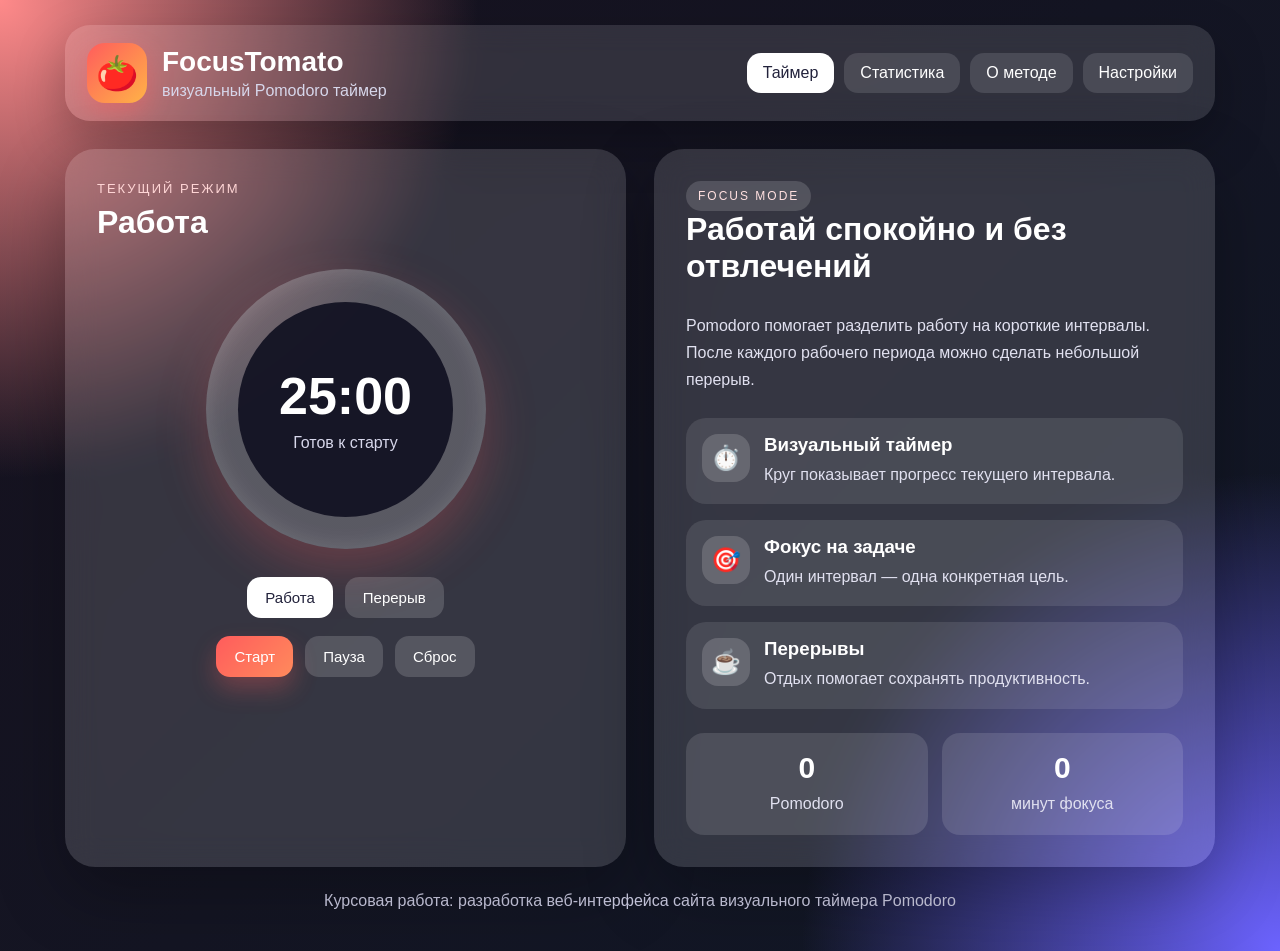
==== index.html @ 4e8344ce "full coursework" ====
<!DOCTYPE html>
<html lang="ru">
<head>
    <meta charset="UTF-8">
    <title>FocusTomato — Таймер</title>
    <link rel="stylesheet" href="style.css">
    <script src="script.js" defer></script>
</head>
<body>

<div class="app">

    <header class="header">
        <div class="brand">
            <div class="logo">🍅</div>
            <div>
                <h1>FocusTomato</h1>
                <p>визуальный Pomodoro таймер</p>
            </div>
        </div>

        <nav class="nav">
            <a class="nav-link active" href="index.html">Таймер</a>
            <a class="nav-link" href="stats.html">Статистика</a>
            <a class="nav-link" href="about.html">О методе</a>
            <a class="nav-link" href="settings.html">Настройки</a>
        </nav>
    </header>

    <main class="page-animation">

        <section class="hero-grid">

            <div class="timer-card">
                <p class="small-title">Текущий режим</p>
                <h2 id="modeTitle">Работа</h2>

                <div class="circle" id="circle">
                    <div class="circle-center">
                        <div class="time" id="time">25:00</div>
                        <p id="timerStatus">Готов к старту</p>
                    </div>
                </div>

                <div class="mode-buttons">
                    <button class="mode-btn active" id="workBtn">Работа</button>
                    <button class="mode-btn" id="breakBtn">Перерыв</button>
                </div>

                <div class="control-buttons">
                    <button class="main-btn" id="startBtn">Старт</button>
                    <button id="pauseBtn">Пауза</button>
                    <button id="resetBtn">Сброс</button>
                </div>
            </div>

            <div class="info-panel">
                <div class="badge">FOCUS MODE</div>

                <h2>Работай спокойно и без отвлечений</h2>

                <p>
                    Pomodoro помогает разделить работу на короткие интервалы.
                    После каждого рабочего периода можно сделать небольшой перерыв.
                </p>

                <div class="features">
                    <div class="feature">
                        <div class="feature-icon">⏱️</div>
                        <div>
                            <h3>Визуальный таймер</h3>
                            <p>Круг показывает прогресс текущего интервала.</p>
                        </div>
                    </div>

                    <div class="feature">
                        <div class="feature-icon">🎯</div>
                        <div>
                            <h3>Фокус на задаче</h3>
                            <p>Один интервал — одна конкретная цель.</p>
                        </div>
                    </div>

                    <div class="feature">
                        <div class="feature-icon">☕</div>
                        <div>
                            <h3>Перерывы</h3>
                            <p>Отдых помогает сохранять продуктивность.</p>
                        </div>
                    </div>
                </div>

                <div class="mini-stats">
                    <div>
                        <span id="smallPomodoroCount">0</span>
                        <p>Pomodoro</p>
                    </div>

                    <div>
                        <span id="smallFocusMinutes">0</span>
                        <p>минут фокуса</p>
                    </div>
                </div>
            </div>

        </section>

    </main>

    <footer class="footer">
        <p>Курсовая работа: разработка веб-интерфейса сайта визуального таймера Pomodoro</p>
    </footer>

</div>

</body>
</html>
---- style.css ----
* {
    box-sizing: border-box;
}

body {
    margin: 0;
    min-height: 100vh;
    font-family: Arial, sans-serif;
    color: white;

    background:
        radial-gradient(circle at top left, #ff8a8a, transparent 30%),
        radial-gradient(circle at bottom right, #6c63ff, transparent 30%),
        linear-gradient(135deg, #17121f, #111827);
}

.app {
    width: 90%;
    max-width: 1150px;
    margin: 0 auto;
    padding: 25px 0;
}

/* Шапка */

.header {
    display: flex;
    justify-content: space-between;
    align-items: center;
    gap: 25px;

    padding: 18px 22px;
    border-radius: 25px;

    background: rgba(255, 255, 255, 0.12);
    backdrop-filter: blur(14px);

    box-shadow: 0 20px 50px rgba(0, 0, 0, 0.25);
}

.brand {
    display: flex;
    align-items: center;
    gap: 15px;
}

.logo {
    width: 60px;
    height: 60px;
    border-radius: 18px;

    display: flex;
    justify-content: center;
    align-items: center;

    font-size: 34px;
    background: linear-gradient(135deg, #ff5c5c, #ffb347);
    box-shadow: 0 10px 25px rgba(255, 92, 92, 0.4);
}

.brand h1 {
    margin: 0;
    font-size: 28px;
}

.brand p {
    margin: 4px 0 0 0;
    color: #d7d7eb;
}

/* Навигация */

.nav {
    display: flex;
    gap: 10px;
    flex-wrap: wrap;
}

.nav-link {
    text-decoration: none;
    color: white;

    padding: 11px 16px;
    border-radius: 14px;

    background: rgba(255, 255, 255, 0.12);
    transition: 0.3s;
}

.nav-link:hover {
    transform: translateY(-3px);
    background: rgba(255, 255, 255, 0.25);
}

.nav-link.active {
    background: white;
    color: #22223b;
}

/* Анимация страниц */

main {
    margin-top: 28px;
}

.page-animation {
    animation: showPage 0.5s ease;
}

@keyframes showPage {
    from {
        opacity: 0;
        transform: translateY(18px);
    }

    to {
        opacity: 1;
        transform: translateY(0);
    }
}

/* Главная страница */

.hero-grid {
    display: grid;
    grid-template-columns: 1fr 1fr;
    gap: 28px;
}

.timer-card,
.info-panel,
.page-card {
    border-radius: 30px;
    padding: 32px;

    background: rgba(255, 255, 255, 0.14);
    backdrop-filter: blur(16px);

    box-shadow: 0 25px 70px rgba(0, 0, 0, 0.28);
}

.small-title {
    margin: 0 0 8px 0;
    color: #ffd6d6;
    text-transform: uppercase;
    letter-spacing: 2px;
    font-size: 13px;
}

.timer-card h2,
.info-panel h2,
.page-card h2 {
    margin-top: 0;
    font-size: 32px;
}

/* Круг таймера */

.circle {
    width: 280px;
    height: 280px;
    margin: 28px auto;

    border-radius: 50%;
    background: conic-gradient(#ff5c5c 0deg, rgba(255,255,255,0.18) 0deg);

    display: flex;
    justify-content: center;
    align-items: center;

    transition: 0.4s;
    box-shadow:
        inset 0 0 25px rgba(255, 255, 255, 0.15),
        0 20px 50px rgba(255, 92, 92, 0.25);
}

.circle-center {
    width: 215px;
    height: 215px;
    border-radius: 50%;

    background: rgba(20, 20, 35, 0.95);

    display: flex;
    flex-direction: column;
    justify-content: center;
    align-items: center;
}

.time {
    font-size: 52px;
    font-weight: bold;
}

.circle-center p {
    margin: 8px 0 0 0;
    color: #d7d7eb;
}

/* Кнопки */

.mode-buttons,
.control-buttons {
    display: flex;
    justify-content: center;
    gap: 12px;
    flex-wrap: wrap;
    margin-top: 18px;
}

button {
    border: none;
    padding: 12px 18px;
    border-radius: 14px;

    color: white;
    background: rgba(255, 255, 255, 0.16);

    font-size: 15px;
    cursor: pointer;

    transition: 0.3s;
}

button:hover {
    transform: translateY(-3px);
    background: rgba(255, 255, 255, 0.25);
}

.main-btn {
    background: linear-gradient(135deg, #ff5c5c, #ff8a5c);
    box-shadow: 0 12px 25px rgba(255, 92, 92, 0.3);
}

.main-btn:hover {
    background: linear-gradient(135deg, #ff4242, #ff7642);
}

.mode-btn.active {
    background: white;
    color: #22223b;
}

.danger-btn {
    margin-top: 25px;
    background: rgba(255, 90, 90, 0.4);
}

/* Информационная панель */

.badge {
    display: inline-block;
    padding: 8px 12px;
    border-radius: 999px;

    font-size: 12px;
    letter-spacing: 2px;

    background: rgba(255, 255, 255, 0.15);
    color: #ffe0e0;
}

.info-panel p,
.page-text {
    line-height: 1.7;
    color: #e1e1f0;
}

.features {
    margin-top: 25px;
    display: flex;
    flex-direction: column;
    gap: 16px;
}

.feature {
    display: flex;
    gap: 14px;
    padding: 16px;
    border-radius: 20px;

    background: rgba(255, 255, 255, 0.1);
    transition: 0.3s;
}

.feature:hover {
    transform: translateX(8px);
    background: rgba(255, 255, 255, 0.18);
}

.feature-icon {
    min-width: 48px;
    height: 48px;
    border-radius: 16px;

    display: flex;
    justify-content: center;
    align-items: center;

    font-size: 24px;
    background: rgba(255, 255, 255, 0.16);
}

.feature h3 {
    margin: 0 0 5px 0;
}

.feature p {
    margin: 0;
}

/* Мини-статистика */

.mini-stats {
    margin-top: 24px;
    display: grid;
    grid-template-columns: 1fr 1fr;
    gap: 14px;
}

.mini-stats div {
    padding: 18px;
    border-radius: 18px;
    text-align: center;
    background: rgba(255, 255, 255, 0.12);
}

.mini-stats span {
    display: block;
    font-size: 30px;
    font-weight: bold;
}

.mini-stats p {
    margin: 5px 0 0 0;
}

/* Статистика */

.stats-grid {
    display: grid;
    grid-template-columns: repeat(3, 1fr);
    gap: 18px;
    margin-top: 25px;
}

.stat-box {
    padding: 25px;
    border-radius: 22px;
    text-align: center;

    background: rgba(255, 255, 255, 0.12);
    transition: 0.3s;
}

.stat-box:hover {
    transform: translateY(-6px);
    background: rgba(255, 255, 255, 0.2);
}

.stat-box span {
    display: block;
    font-size: 34px;
    font-weight: bold;
    margin-bottom: 8px;
}

/* Страница о методе */

.steps {
    display: grid;
    grid-template-columns: repeat(3, 1fr);
    gap: 18px;
    margin-top: 25px;
}

.step {
    padding: 24px;
    border-radius: 22px;
    background: rgba(255, 255, 255, 0.12);
    transition: 0.3s;
}

.step:hover {
    transform: translateY(-6px);
    background: rgba(255, 255, 255, 0.2);
}

.step-number {
    width: 42px;
    height: 42px;
    border-radius: 14px;

    display: flex;
    justify-content: center;
    align-items: center;

    font-weight: bold;
    background: linear-gradient(135deg, #ff5c5c, #ffb347);
}

/* Настройки */

.settings-card {
    max-width: 700px;
}

.settings-form {
    margin-top: 22px;
    display: flex;
    flex-direction: column;
    gap: 18px;
    max-width: 360px;
}

label {
    display: flex;
    flex-direction: column;
    gap: 8px;
    color: #f3f3ff;
}

input {
    padding: 13px;
    border: none;
    border-radius: 14px;
    outline: none;

    font-size: 16px;
    background: rgba(255, 255, 255, 0.95);
}

.save-message {
    margin: 0;
    color: #c9ffd6;
}

/* Подвал */

.footer {
    margin-top: 25px;
    text-align: center;
    color: #cfcfe6;
}

/* Адаптивность */

@media (max-width: 850px) {
    .header {
        flex-direction: column;
        align-items: flex-start;
    }

    .hero-grid,
    .stats-grid,
    .steps {
        grid-template-columns: 1fr;
    }

    .circle {
        width: 240px;
        height: 240px;
    }

    .circle-center {
        width: 185px;
        height: 185px;
    }

    .time {
        font-size: 42px;
    }
}
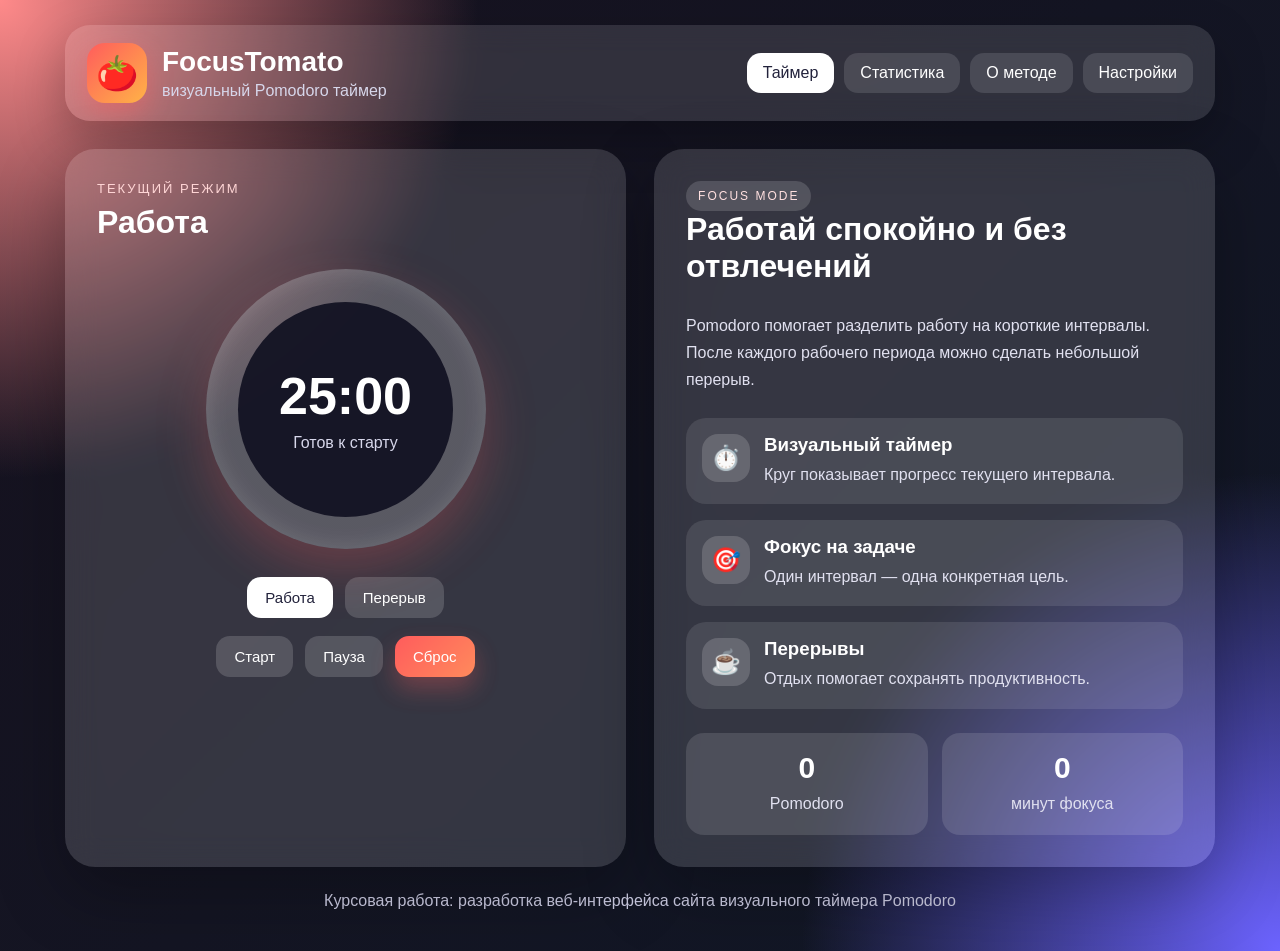
==== commit e1737bc7: "Исправлены не цветные кнопки" ====
--- a/index.html
+++ b/index.html
@@ -48,7 +48,7 @@
                 </div>
 
                 <div class="control-buttons">
-                    <button class="main-btn" id="startBtn">Старт</button>
+                    <button id="startBtn">Старт</button>
                     <button id="pauseBtn">Пауза</button>
                     <button id="resetBtn">Сброс</button>
                 </div>
--- a/style.css
+++ b/style.css
@@ -236,6 +236,16 @@
     background: linear-gradient(135deg, #ff4242, #ff7642);
 }
 
+
+.control-buttons button.control-active {
+    background: linear-gradient(135deg, #ff5c5c, #ff8a5c);
+    box-shadow: 0 12px 25px rgba(255, 92, 92, 0.3);
+}
+
+.control-buttons button.control-active:hover {
+    background: linear-gradient(135deg, #ff4242, #ff7642);
+}
+
 .mode-btn.active {
     background: white;
     color: #22223b;
